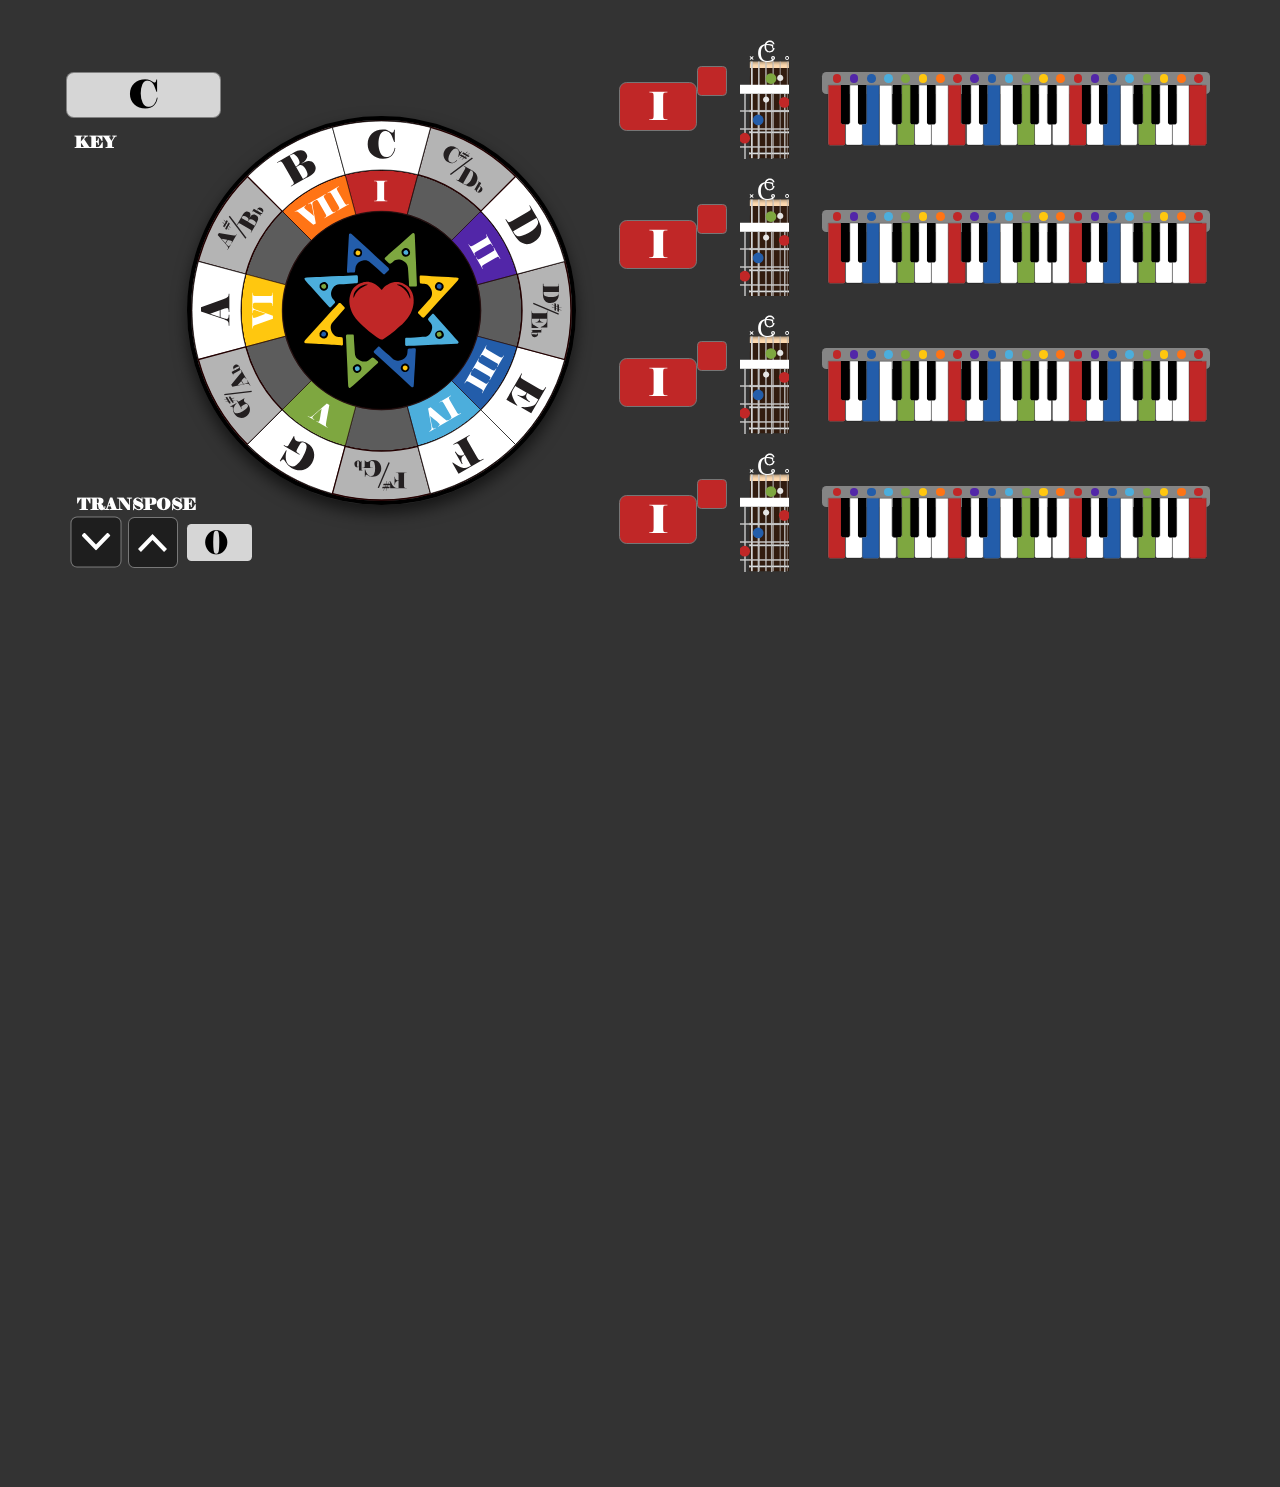
==== html5/NashvilleNotation/index.html @ 2490fcbc "push" ====
<!DOCTYPE html>
<html lang="en">

<head>
    <title>Ragamuffin Hall Nashville Notation Wheel</title>
       <!--<meta name="viewport" content="width=device-width, initial-scale=1.0">--> 
    <!-- Allow web app to be run in full-screen mode. -->
    <meta name="apple-mobile-web-app-capable" content="yes">
    <meta name="mobile-web-app-capable" content="yes">

    <!-- Make the app title different than the page title. -->
    <meta name="apple-mobile-web-app-title" content="Ragamuffin Hall Nashville Notation">

    <!-- Configure the status bar. -->
    <meta name="apple-mobile-web-app-status-bar-style" content="black-transparent">

    <!-- Set the viewport. -->
    <!--<meta name="viewport" content="width=device-width, initial-scale=1, maximum-scale=1, user-scalable=no">-->

    <script src="js/jquery-3.6.1.min.js"></script>
    <script src="js/nn.js"></script>
    <link rel="stylesheet" type="text/css" href="css/nn.css">
    <link rel="stylesheet" type="text/css" href="css/fonts.css">
    <link rel="stylesheet" type="text/css" href="css/colors.css">
</head>

<body>
    <div id="wrapper" role="main">
        <div class="circle">
            <div class="wheelBack"></div>
            <img id="numbers" class="ring" src="img/nnInner.svg" />
            <img id="keys" class="ring" src="img/nnOuter.svg" />

        </div>
        <div class="chords">
            <div id="progression">
                <div id="selectProg1" class="dialog bottom">
                    <select class="chordSelect">
                        <option>I</option>
                        <option>II</option>
                        <option>III</option>
                        <option>IV</option>
                        <option>V</option>
                        <option>VI</option>
                        <option>VII</option>
                    </select>
                    <select class="modSelect">
                        <option></option>
                        <option>m</option>
                        <option>7</option>
            
                    </select>
                    <div class="chordChart">
                    </div>
                    <div class="scales">
                        <div class="note"></div>
                    </div>
                    <div class="pianoChartBack"></div>
                    <div class="pianoChart">
                      
                    </div>
                </div>
                <div id="selectProg2" class="dialog bottom">
                    <select class="chordSelect">
                        <option>I</option>
                        <option>II</option>
                        <option>III</option>
                        <option>IV</option>
                        <option>V</option>
                        <option>VI</option>
                        <option>VII</option>
                    </select>
                    <select class="modSelect">
                        <option></option>
                        <option>m</option>
                        <option>7</option>
               
                    </select>
                    <div class="chordChart">
                    </div>
                      <div class="scales">
                    </div>
                    <div class="pianoChartBack"></div>
                    <div class="pianoChart">
                  
                    </div>
                </div>
                <div id="selectProg3" class="dialog bottom">
                    <select class="chordSelect">
                        <option>I</option>
                        <option>II</option>
                        <option>III</option>
                        <option>IV</option>
                        <option>V</option>
                        <option>VI</option>
                        <option>VII</option>
                    </select>
                    <select class="modSelect">
                       <option></option>
                        <option>m</option>
                        <option>7</option>
                 
                    </select>
                    <div class="chordChart">
                    </div>
                      <div class="scales">
                    </div>
                    <div class="pianoChartBack"></div>
                    <div class="pianoChart">
                  
                    </div>
                </div>
                <div id="selectProg4" class="dialog bottom">
                    <select class="chordSelect">
                        <option>I</option>
                        <option>II</option>
                        <option>III</option>
                        <option>IV</option>
                        <option>V</option>
                        <option>VI</option>
                        <option>VII</option>
                    </select>
                    <select class="modSelect">
                        <option></option>
                        <option>m</option>
                        <option>7</option>
                  
                    </select>
                    <div class="chordChart">
                    </div>
                      <div class="scales">
                    </div>
                    <div class="pianoChartBack"></div>
                    <div class="pianoChart">
                
                    </div>
                </div>

            </div>
        </div>
        <div id="selectKey" class="">
            <h1 class="keyTxt">KEY</h1>
            <select tabindex="1">
                <option>C</option>
                <option>C#/Db</option>
                <option>D</option>
                <option>D#/Eb</option>
                <option>E</option>
                <option>F</option>
                <option>F#/Gb</option>
                <option>G</option>
                <option>G#/Ab</option>
                <option>A</option>
                <option>A#/Bb</option>
                <option>B</option>
            </select>
            <h1 class="transposeTxt">TRANSPOSE</h1>
            <div id="trans">0</div>
            <div id="tranDown" class="tranBtn up" tabindex="0"></div>
            <div id="tranUp" class="tranBtn down" tabindex="0"></div>
        </div>


    </div>
</body>

</html>
---- html5/NashvilleNotation/css/nn.css ----
body {
    padding: 0;
    margin: 0;
    height: 100%;
    background-color: rgba(0, 0, 0, .8);
    user-select: none;
    overflow: hidden;
    margin: 0;
    padding: 0;
    text-align: center;
    font-family: 'BodyText';
    font-size: 14px;
}

#wrapper {
    position: relative;
    display: inline-block;
    text-align: center;
    height: 44em;
    width: 36em;
    font-size: 1.2em;
    top: 2em;

}

.circle {
    height: 18em;
    width: 18em;
    display: inline-block;
    float: left;
    position: relative;
}



.chords {
    float: left;
    display: inline-block;
    height: 40em;
    width: 50em;
    position: relative;
    font-size: .32em;
    top:5em;
    left:-2em;
}

.chords #progression {
    font-size: 1.3em;
    top:-6em;
    left: 0;
    width: 50em;
    height: 40em;

}

@media (orientation: portrait) {

    .circle {
        height: 24em;
        width: 36em;
        display: inline-block;
        float: left;
        position: relative;
    }

    #wrapper .chords {
        float: left;
        display: inline-block;
        height: 40em;
        width: 90em;
        position: relative;
        font-size: .34em;
        left:8em;
        top:-2em;
    }

    .chords #progression {
        top:-2em;
        font-size: 1.5em;
        width: 60em;
        left:1em;

    }

    .circle img {
        top: -3.8em;
        height: 30em;
        width: 30em;
        left: 3em;
    }

    #progression .dialog {
        width: 45em;
        height: 6em;
        font-size: 2em;
    }


    /*Transpose in MQ*/

    #selectKey #trans {
        position: absolute;
        left: 24.8em;
        /*top: .78em;*/
        top: .15em;
        font-size: 1.2em;
        text-align: center;
        height: 1.14em;
        width: 1.8em;
        border-radius: .14em;
        line-height: 1.2em;
   

    }

    #selectKey h1 {
        position: absolute;
        top: 3.3em;
        color: white;
        font-size: .5em;
        line-height: 1em;
    }

    #selectKey h1.keyTxt {
        left: 1em;
    }

    #wrapper #selectKey h1.transposeTxt {
        left: 63em;
        top: 3.4em;
        width: auto;
    }

    #selectKey .tranBtn {
        position: absolute;
        top: .1em;
        left: 34em;
        background-color: var(--ghostBlack40);
        cursor: pointer;
        height: 1.5em;
        width: 1.5em;
        border-radius: .2em;
        border: solid .05em var(--ghostWhite40);
        background-image: url(../img/arrow.svg);
        background-size: 60% auto;
        background-position: center center;
        background-repeat: no-repeat;
    }


    #selectKey .tranBtn.down {
        left: 32.4em;

    }

   #wrapper .wheelBack {
   position: absolute;
   left:7em;
   top:.2em;
   height:22em;
   width:22em; 
   background-color:var(--ghostWhite20);
   border-radius:50%;
}
   
    /*End Transpose in MQ*/
}

#branding {
    position: absolute;
    bottom: .4em;
    width: 4em;
    height: 4em;
    right: 1em;
    display: none;
}

.dialog {
    position: absolute;
    top: 0em;
    left: 0em;
    width: 31em;
    height: 6em;
    z-index: 1;
    font-size: 1.6em;
    
}
.scales {
    position:absolute;
   top:1.7em;
   left:9.44em;
   height:1em;
   width:18em;
   z-index: 0;

   border-radius:.2em;
    background-color:var(--ghostWhite40)
}
.note {
    position:absolute;
    top:0.1em;
    height:.4em;
    width:.4em;
    background-color:white;
    border-radius:50%;

}
.pianoChart, .pianoChartBack {
   position:absolute;
   top:1em;
   left:2em;
   height:6em;
   width:45em;
   z-index: 2;
}
.pianoChartBack {
   z-index: 0;
}


.pianoChart div {
    position:absolute;
    top:0.6em;
    height:3em;
    width:1em;
}

.pianoChartBack div {
    position:absolute;
    top:0.6em;
    height:3em;
    width:1em;
}
.pianoChart div svg {
    position:absolute;
    top:0.6em;
    height:3em;
    width:1em;
}
.pianoChartBack div svg {
    position:absolute;
    top:0.6em;
    height:3em;
    width:1em;
}

.pianoChart img {
    height:5em;
    width:auto;
}
.pianoChartBack img {
    height:5em;
    width:auto;
}

#selectKey {
    position: absolute;
    right: 0;
    left: 0;
    height: 4em;
    width: 100%
}

#selectKey select {
    position: absolute;
    top: .18em;
    left: 0.2em;
    height: 1.2em;
    width: 4em;
    appearance: none;
    -webkit-appearance: none;
    font-family: 'BodyText';
    border-radius: .2em;
    padding: 0;
    margin: 0;
    font-size: 1.2em;
    line-height: 1.1em;
    background-color: white;
    color: black;
    background-color: var(--ghostWhite80);
    border: solid .05em var(--ghostBlack40);
    cursor: pointer;
}

#selectKey option {
    -webkit-appearance: none;
    appearance: none;
    text-align: center;
    padding: 0;
    margin: 0;
    font-size: .6em;
}

#trans {
    position: absolute;
    left: 4em;
    /*top: .78em;*/
    top: 14.2em;
    font-size: 1em;
    text-align: center;
    height: 1.14em;
    width: 1.8em;
    border-radius: .14em;
    line-height: 1.2em;
    color: black;
    background-color: var(--ghostWhite80);
    padding-right:.2em;

}

#selectKey h1 {
    position: absolute;
    top: 3.6em;
    color: white;
    font-size: .5em;
    line-height: 1em;
}

#selectKey h1.keyTxt {
    left: 1em;

}

#selectKey h1.transposeTxt {
    left: 1.2em;
    top: 26em;
    width: auto;
}

.tranBtn {
    position: absolute;
    top: 14em;
    left: 2.16em;
    background-color: var(--ghostBlack40);

    cursor: pointer;
    height: 1.5em;
    width: 1.5em;
    border-radius: .2em;
    border: solid .05em var(--ghostWhite40);
    background-image: url(../img/arrow.svg);
    background-size: 60% auto;
    background-position: center center;
    background-repeat: no-repeat;
}

.tranBtn:hover {
    border: solid .05em var(--ghostWhite80);
}


.tranBtn.down {
    left:0.4em;
    transform: rotate(180deg);
}

.ring {
    position: absolute;
    top: -.4em;
    left: 2em;
    right: 0;
    transition: .5s all ease;
    display: inline-block;
    
    border-radius:50%;
}
.wheelBack {
   position: absolute;
   left:3.98em;
   top:1.58em;
   height:11.8em;
   width:11.8em; 
   background-color:var(--ghostWhite20);
   border-radius:50%;
   border:solid .14em black;
   box-shadow: 0 .25em .5em rgba(0,0,0,.6);
}
#numbers {
    position: absolute;
    background-size: 30% 30%;
    background-position: center center;
    background-repeat: no-repeat;
}

#progression {
    display: inline-block;
    position: absolute;
    float: left;
    height: 11.4em;
    width: 30.6em;
}

#progression select {
    position: absolute;
    left: 0;
    top: 1.2em;
    -webkit-appearance: none;
    appearance: none;
    text-align: center;
    font-family: 'BodyText';
    border-radius: .2em;
    font-size: 1.8em;
    background-color: black;
    color: white;
    width: 2em;
    cursor: pointer;
    z-index: 10;
}

#progression option {
    font-size: .6em;

}

#progression select.modSelect {
    font-size: 1em;
    position: absolute;
    left: 3.6em;
    top: 1.4em;
    padding: 0em;
    height: 1.4em;
    width: 1.4em;
}

#selectProg1 {
    left: 0;
}

#selectProg2 {
    left: 0em;
    top: 6.4em;
}

#selectProg3 {
    left: 0em;
    top: 12.8em;
}

#selectProg4 {
    left: 0em;
    top: 19.2em;
}

#progression .chordChart {
    position: absolute;
    top: 0em;
    left: 5.4em;
    height: 3em;
    width: 2.3em;
    border-radius: .4em;
    padding: .2em;
}
---- html5/NashvilleNotation/css/fonts.css ----
@charset "UTF-8";
@font-face {
	font-family:'BodyText';
	src:url('../fonts/ELEPHNT.otf')
}
---- html5/NashvilleNotation/css/colors.css ----
body {
/*Universal Colors*/
    --textBlack:#333333;
    --textWhite:#ffffff;  
    --ghostWhite20: rgba(255,255,255,.2);
    --ghostWhite40: rgba(255,255,255,.4);
    --ghostWhite60: rgba(255,255,255,.6);
    --ghostWhite80: rgba(255,255,255,.8);
    --ghostBlack20: rgba(0,0,0,.2);
    --ghostBlack40: rgba(0,0,0,.4);
    --ghostBlack60: rgba(0,0,0,.6);
    --ghostBlack80: rgba(0,0,0,.8);
}
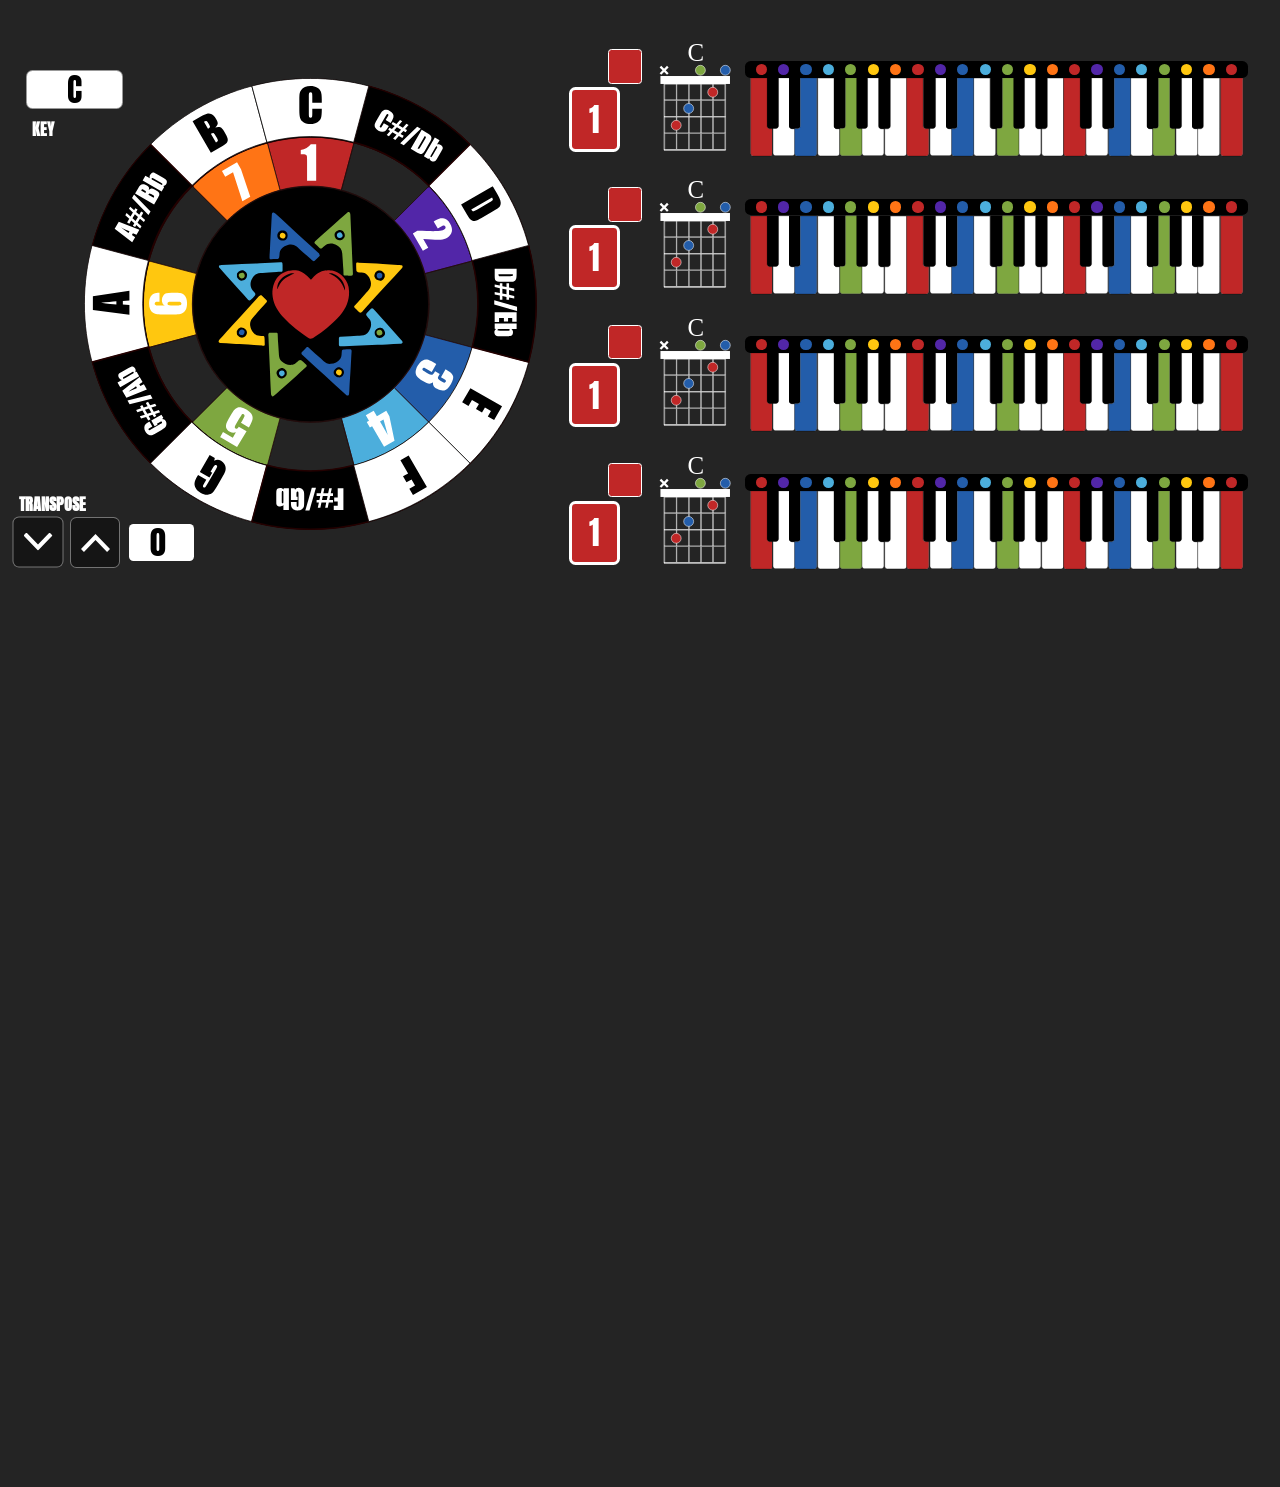
==== commit 16e4cd60: "update" ====
--- a/html5/NashvilleNotation/index.html
+++ b/html5/NashvilleNotation/index.html
@@ -16,7 +16,14 @@
 
     <!-- Set the viewport. -->
     <!--<meta name="viewport" content="width=device-width, initial-scale=1, maximum-scale=1, user-scalable=no">-->
-
+<link rel="apple-touch-icon" href="img/icon.png">
+<link rel="apple-touch-icon" sizes="76x76" href="img/icon-76x76.png">
+<link rel="apple-touch-icon" sizes="120x120" href="img/icon-120x120.png">
+<link rel="apple-touch-icon" sizes="152x152" href="img/icon-152x152.png">
+<link rel="apple-touch-icon" sizes="180x180" href="img/icon-180x180.png">
+<link rel="apple-touch-startup-image" href="img/launch_portrait.png" media="(device-width: 320px) and (device-height: 568px) and (-webkit-device-pixel-ratio: 2) and (orientation: portrait)">
+<link rel="apple-touch-startup-image" href="img/launch.png" media="(device-width: 320px) and (device-height: 568px) and (-webkit-device-pixel-ratio: 2) and (orientation: landscape)">
+<!-- Add more sizes and media queries for other devices and orientations -->
     <script src="js/jquery-3.6.1.min.js"></script>
     <script src="js/nn.js"></script>
     <link rel="stylesheet" type="text/css" href="css/nn.css">
@@ -36,13 +43,13 @@
             <div id="progression">
                 <div id="selectProg1" class="dialog bottom">
                     <select class="chordSelect">
-                        <option>I</option>
-                        <option>II</option>
-                        <option>III</option>
-                        <option>IV</option>
-                        <option>V</option>
-                        <option>VI</option>
-                        <option>VII</option>
+                        <option>1</option>
+                        <option>2</option>
+                        <option>3</option>
+                        <option>4</option>
+                        <option>5</option>
+                        <option>6</option>
+                        <option>7</option>
                     </select>
                     <select class="modSelect">
                         <option></option>
@@ -62,13 +69,13 @@
                 </div>
                 <div id="selectProg2" class="dialog bottom">
                     <select class="chordSelect">
-                        <option>I</option>
-                        <option>II</option>
-                        <option>III</option>
-                        <option>IV</option>
-                        <option>V</option>
-                        <option>VI</option>
-                        <option>VII</option>
+                        <option>1</option>
+                        <option>2</option>
+                        <option>3</option>
+                        <option>4</option>
+                        <option>5</option>
+                        <option>6</option>
+                        <option>7</option>
                     </select>
                     <select class="modSelect">
                         <option></option>
@@ -87,13 +94,13 @@
                 </div>
                 <div id="selectProg3" class="dialog bottom">
                     <select class="chordSelect">
-                        <option>I</option>
-                        <option>II</option>
-                        <option>III</option>
-                        <option>IV</option>
-                        <option>V</option>
-                        <option>VI</option>
-                        <option>VII</option>
+                        <option>1</option>
+                        <option>2</option>
+                        <option>3</option>
+                        <option>4</option>
+                        <option>5</option>
+                        <option>6</option>
+                        <option>7</option>
                     </select>
                     <select class="modSelect">
                        <option></option>
@@ -112,13 +119,13 @@
                 </div>
                 <div id="selectProg4" class="dialog bottom">
                     <select class="chordSelect">
-                        <option>I</option>
-                        <option>II</option>
-                        <option>III</option>
-                        <option>IV</option>
-                        <option>V</option>
-                        <option>VI</option>
-                        <option>VII</option>
+                        <option>1</option>
+                        <option>2</option>
+                        <option>3</option>
+                        <option>4</option>
+                        <option>5</option>
+                        <option>6</option>
+                        <option>7</option>
                     </select>
                     <select class="modSelect">
                         <option></option>
--- a/html5/NashvilleNotation/css/nn.css
+++ b/html5/NashvilleNotation/css/nn.css
@@ -2,7 +2,7 @@
     padding: 0;
     margin: 0;
     height: 100%;
-    background-color: rgba(0, 0, 0, .8);
+    background-color: rgba(0, 0, 0, .86);
     user-select: none;
     overflow: hidden;
     margin: 0;
@@ -17,12 +17,15 @@
     display: inline-block;
     text-align: center;
     height: 44em;
-    width: 36em;
+    width: 40em;
     font-size: 1.2em;
     top: 2em;
-
-}
-
+}
+select:focus {
+    appearance: none;
+    border:none;
+
+}
 .circle {
     height: 18em;
     width: 18em;
@@ -31,6 +34,11 @@
     position: relative;
 }
 
+.circle img {
+    height: 14em;
+    width: 14em;
+
+}
 
 
 .chords {
@@ -40,14 +48,14 @@
     width: 50em;
     position: relative;
     font-size: .32em;
-    top:5em;
-    left:-2em;
+    top: 5em;
+    left: -8em;
 }
 
 .chords #progression {
     font-size: 1.3em;
-    top:-6em;
-    left: 0;
+    top: -6em;
+    left: 1.8em;
     width: 50em;
     height: 40em;
 
@@ -56,10 +64,11 @@
 @media (orientation: portrait) {
 
     .circle {
-        height: 24em;
+        height: 20em;
         width: 36em;
         display: inline-block;
         float: left;
+        left: 2em;
         position: relative;
     }
 
@@ -70,23 +79,23 @@
         width: 90em;
         position: relative;
         font-size: .34em;
-        left:8em;
-        top:-2em;
+        left: 0em;
+        top: -2em;
     }
 
     .chords #progression {
-        top:-2em;
+        top: 1em;
         font-size: 1.5em;
         width: 60em;
-        left:1em;
+
 
     }
 
     .circle img {
-        top: -3.8em;
-        height: 30em;
-        width: 30em;
-        left: 3em;
+        top: 0em;
+        height: 20em;
+        width: 20em;
+        left: 8em;
     }
 
     #progression .dialog {
@@ -100,7 +109,7 @@
 
     #selectKey #trans {
         position: absolute;
-        left: 24.8em;
+        left: 26.8em;
         /*top: .78em;*/
         top: .15em;
         font-size: 1.2em;
@@ -109,8 +118,6 @@
         width: 1.8em;
         border-radius: .14em;
         line-height: 1.2em;
-   
-
     }
 
     #selectKey h1 {
@@ -119,14 +126,21 @@
         color: white;
         font-size: .5em;
         line-height: 1em;
-    }
-
-    #selectKey h1.keyTxt {
-        left: 1em;
-    }
+        left: 2em;
+    }
+
+    #wrapper #selectKey h1.keyTxt {
+        
+    }
+
+    #wrapper #selectKey select {
+        /* left: 1em;*/
+ 
+    }
+    
 
     #wrapper #selectKey h1.transposeTxt {
-        left: 63em;
+        left: 67.6em;
         top: 3.4em;
         width: auto;
     }
@@ -134,7 +148,7 @@
     #selectKey .tranBtn {
         position: absolute;
         top: .1em;
-        left: 34em;
+        left: 36em;
         background-color: var(--ghostBlack40);
         cursor: pointer;
         height: 1.5em;
@@ -149,20 +163,21 @@
 
 
     #selectKey .tranBtn.down {
-        left: 32.4em;
-
-    }
-
-   #wrapper .wheelBack {
-   position: absolute;
-   left:7em;
-   top:.2em;
-   height:22em;
-   width:22em; 
-   background-color:var(--ghostWhite20);
-   border-radius:50%;
-}
-   
+        left: 34.4em;
+
+    }
+
+    #wrapper .wheelBack {
+        display: none;
+        position: absolute;
+        left: 7em;
+        top: .2em;
+        height: 22em;
+        width: 22em;
+        background-color: var(--ghostWhite20);
+        border-radius: 50%;
+    }
+
     /*End Transpose in MQ*/
 }
 
@@ -180,77 +195,87 @@
     top: 0em;
     left: 0em;
     width: 31em;
-    height: 6em;
+    height: em;
     z-index: 1;
     font-size: 1.6em;
-    
-}
+
+}
+
 .scales {
-    position:absolute;
-   top:1.7em;
-   left:9.44em;
-   height:1em;
-   width:18em;
-   z-index: 0;
-
-   border-radius:.2em;
-    background-color:var(--ghostWhite40)
-}
+    position: absolute;
+    top: .9em;
+    left: 7.9em;
+    height: .6em;
+    width: 18em;
+    z-index: 10;
+    font-size: 1.3em;
+    border-radius: .2em;
+    background-color: var(--ghostWhite40);
+    background-color: black;
+}
+
 .note {
-    position:absolute;
-    top:0.1em;
-    height:.4em;
-    width:.4em;
-    background-color:white;
-    border-radius:50%;
-
-}
-.pianoChart, .pianoChartBack {
-   position:absolute;
-   top:1em;
-   left:2em;
-   height:6em;
-   width:45em;
-   z-index: 2;
-}
+    position: absolute;
+    top: 0.1em;
+    height: .4em;
+    width: .4em;
+    background-color: white;
+    border-radius: 50%;
+
+}
+
+.pianoChart,
 .pianoChartBack {
-   z-index: 0;
+    position: absolute;
+    top: .2em;
+    left: .4em;
+    height: 6em;
+    width: 45em;
+    z-index: 2;
+    font-size: 1.3em
+}
+
+.pianoChartBack {
+    z-index: 0;
 }
 
 
 .pianoChart div {
-    position:absolute;
-    top:0.6em;
-    height:3em;
-    width:1em;
+    position: absolute;
+    top: 0.6em;
+    height: 3em;
+    width: 1em;
 }
 
 .pianoChartBack div {
-    position:absolute;
-    top:0.6em;
-    height:3em;
-    width:1em;
-}
+    position: absolute;
+    top: 0.6em;
+    height: 3em;
+    width: 1em;
+}
+
 .pianoChart div svg {
-    position:absolute;
-    top:0.6em;
-    height:3em;
-    width:1em;
-}
+    position: absolute;
+    top: 0.6em;
+    height: 3em;
+    width: 1em;
+}
+
 .pianoChartBack div svg {
-    position:absolute;
-    top:0.6em;
-    height:3em;
-    width:1em;
+    position: absolute;
+    top: 0.6em;
+    height: 3em;
+    width: 1em;
 }
 
 .pianoChart img {
-    height:5em;
-    width:auto;
-}
+    height: 5em;
+    width: auto;
+}
+
 .pianoChartBack img {
-    height:5em;
-    width:auto;
+    height: 5em;
+    width: auto;
 }
 
 #selectKey {
@@ -264,21 +289,21 @@
 #selectKey select {
     position: absolute;
     top: .18em;
-    left: 0.2em;
+    left: .8em;
     height: 1.2em;
-    width: 4em;
+    width: 3em;
     appearance: none;
     -webkit-appearance: none;
     font-family: 'BodyText';
     border-radius: .2em;
     padding: 0;
     margin: 0;
-    font-size: 1.2em;
+    font-size: 1em;
     line-height: 1.1em;
     background-color: white;
     color: black;
-    background-color: var(--ghostWhite80);
-    border: solid .05em var(--ghostBlack40);
+    background-color: white;
+    border: solid .01em var(--ghostBlack40);
     cursor: pointer;
 }
 
@@ -303,8 +328,8 @@
     border-radius: .14em;
     line-height: 1.2em;
     color: black;
-    background-color: var(--ghostWhite80);
-    padding-right:.2em;
+    background-color: white;
+    padding-right: .2em;
 
 }
 
@@ -317,7 +342,8 @@
 }
 
 #selectKey h1.keyTxt {
-    left: 1em;
+    left: 2em;
+    top:2.8em;
 
 }
 
@@ -348,63 +374,73 @@
     border: solid .05em var(--ghostWhite80);
 }
 
-
 .tranBtn.down {
-    left:0.4em;
+    left: 0.4em;
     transform: rotate(180deg);
 }
 
 .ring {
     position: absolute;
-    top: -.4em;
-    left: 2em;
+    top: .4em;
+    left: 2.6em;
     right: 0;
     transition: .5s all ease;
     display: inline-block;
-    
-    border-radius:50%;
-}
+    border-radius: 50%;
+}
+
+.ring img {
+    display: none;
+}
+
 .wheelBack {
-   position: absolute;
-   left:3.98em;
-   top:1.58em;
-   height:11.8em;
-   width:11.8em; 
-   background-color:var(--ghostWhite20);
-   border-radius:50%;
-   border:solid .14em black;
-   box-shadow: 0 .25em .5em rgba(0,0,0,.6);
-}
+    display: none;
+    position: absolute;
+    left: 3.98em;
+    top: 1.58em;
+    height: 11.8em;
+    width: 11.8em;
+    background-color: var(--ghostWhite20);
+    border-radius: 50%;
+    border: solid .14em black;
+    box-shadow: 0 .25em .5em rgba(0, 0, 0, .6);
+}
+
 #numbers {
     position: absolute;
-    background-size: 30% 30%;
+    background-size: 40% 40%;
     background-position: center center;
     background-repeat: no-repeat;
+
 }
 
 #progression {
-    display: inline-block;
-    position: absolute;
-    float: left;
+    display: block;
+    position: absolute;
+
     height: 11.4em;
     width: 30.6em;
+    left: 0em;
 }
 
 #progression select {
     position: absolute;
-    left: 0;
-    top: 1.2em;
+    left: 1.4em;
+    top: 1.6em;
     -webkit-appearance: none;
     appearance: none;
     text-align: center;
     font-family: 'BodyText';
     border-radius: .2em;
-    font-size: 1.8em;
-    background-color: black;
+    font-size: 1.5em;
+    background-color: none;
     color: white;
-    width: 2em;
+    width: 1.6em;
+    height: 2em;
     cursor: pointer;
     z-index: 10;
+    border: solid .1em white;
+    padding:0em;
 }
 
 #progression option {
@@ -412,14 +448,23 @@
 
 }
 
+#progression select option {
+    background-color: white;
+    color: black;
+
+}
+
 #progression select.modSelect {
-    font-size: 1em;
-    position: absolute;
-    left: 3.6em;
-    top: 1.4em;
-    padding: 0em;
-    height: 1.4em;
-    width: 1.4em;
+    font-size: .8em;
+    position: absolute;
+    left: 4.9em;
+    top: .8em;
+    padding: 0.1em;
+    color: white;
+    width:2em;
+    height:2em;
+    text-align: center;
+
 }
 
 #selectProg1 {
@@ -443,10 +488,10 @@
 
 #progression .chordChart {
     position: absolute;
-    top: 0em;
-    left: 5.4em;
-    height: 3em;
-    width: 2.3em;
+    top: -.48em;
+    left: 5.8em;
+    height: 5.8em;
+    width: 3.9em;
     border-radius: .4em;
     padding: .2em;
 }
--- a/html5/NashvilleNotation/css/fonts.css
+++ b/html5/NashvilleNotation/css/fonts.css
@@ -1,5 +1,5 @@
 @charset "UTF-8";
 @font-face {
 	font-family:'BodyText';
-	src:url('../fonts/ELEPHNT.otf')
+	src:url('../fonts/Anton-Regular.ttf')
 }
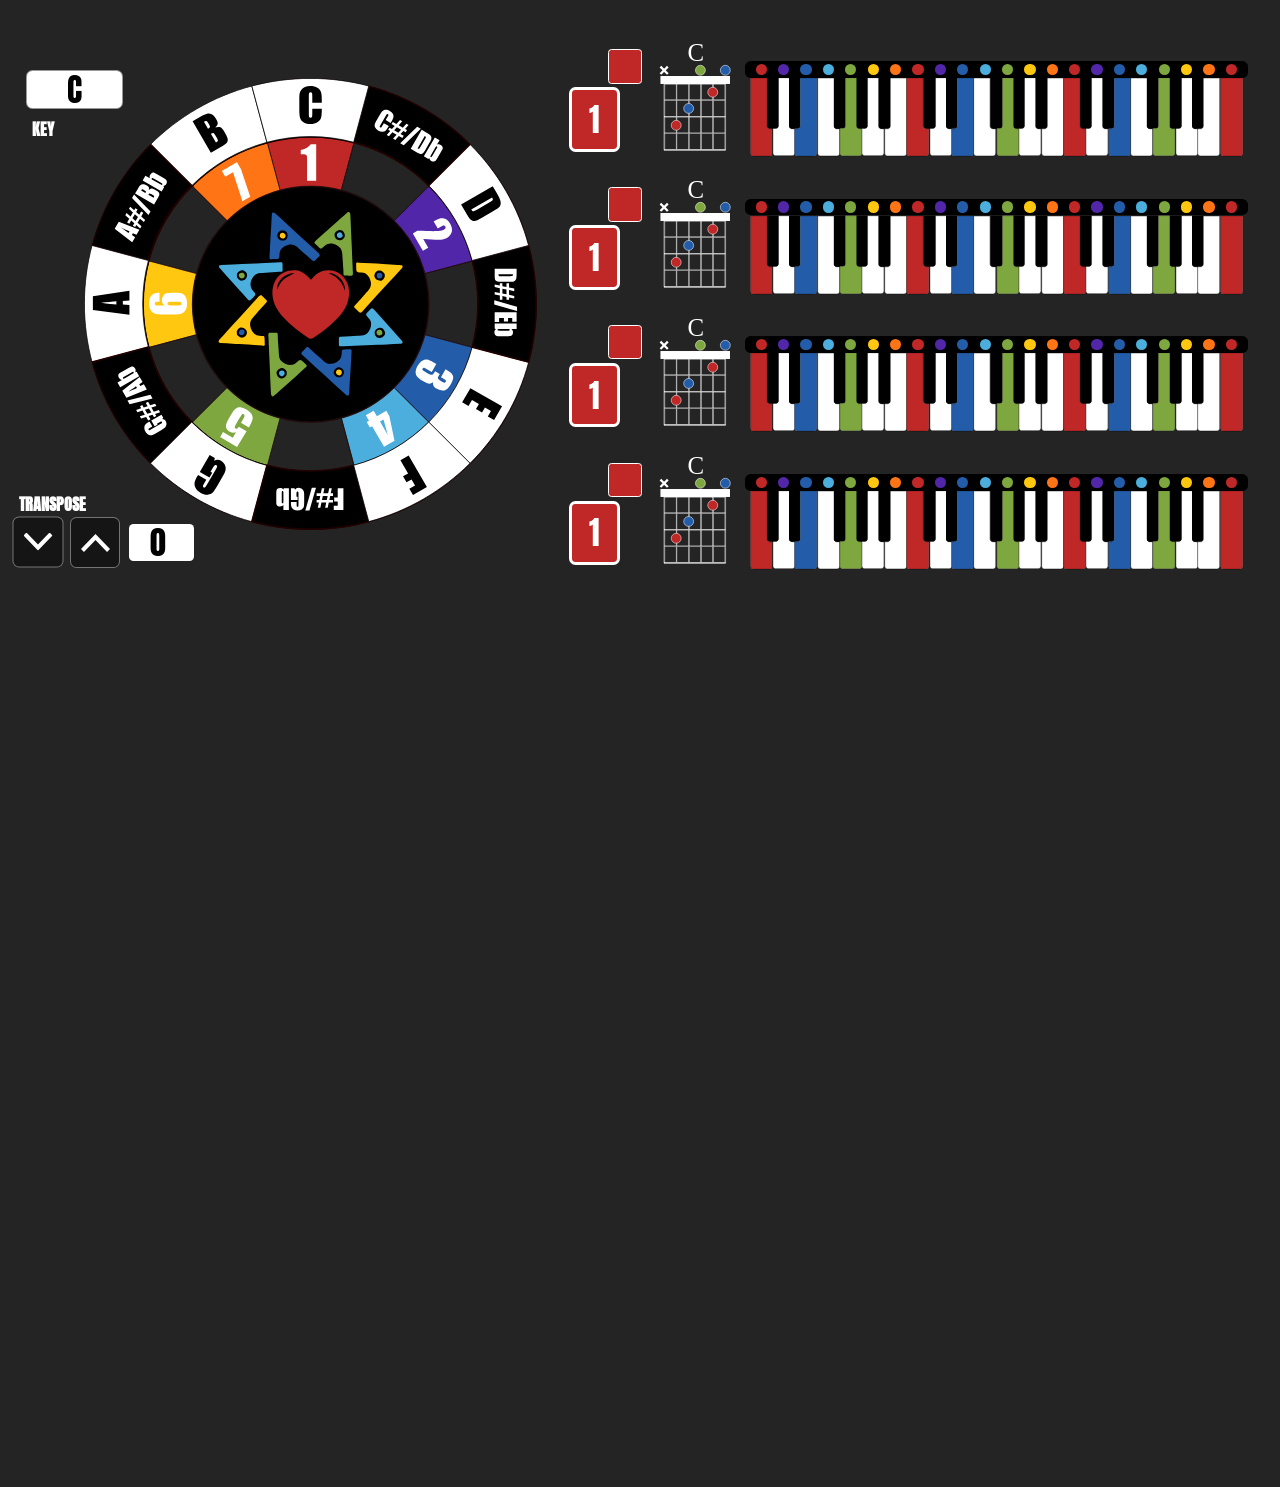
==== commit 8b53cd29: "updates" ====
--- a/html5/NashvilleNotation/index.html
+++ b/html5/NashvilleNotation/index.html
@@ -3,7 +3,10 @@
 
 <head>
     <title>Ragamuffin Hall Nashville Notation Wheel</title>
-       <!--<meta name="viewport" content="width=device-width, initial-scale=1.0">--> 
+    <!--<link rel="icon" href="favicon.ico" type="image/x-icon">-->
+            <!-- Or for a PNG: -->
+      <link rel="icon" href="img/icon.png" type="image/png"> 
+    <!--<meta name="viewport" content="width=device-width, initial-scale=1.0">-->
     <!-- Allow web app to be run in full-screen mode. -->
     <meta name="apple-mobile-web-app-capable" content="yes">
     <meta name="mobile-web-app-capable" content="yes">
@@ -16,14 +19,26 @@
 
     <!-- Set the viewport. -->
     <!--<meta name="viewport" content="width=device-width, initial-scale=1, maximum-scale=1, user-scalable=no">-->
-<link rel="apple-touch-icon" href="img/icon.png">
-<link rel="apple-touch-icon" sizes="76x76" href="img/icon-76x76.png">
-<link rel="apple-touch-icon" sizes="120x120" href="img/icon-120x120.png">
-<link rel="apple-touch-icon" sizes="152x152" href="img/icon-152x152.png">
-<link rel="apple-touch-icon" sizes="180x180" href="img/icon-180x180.png">
-<link rel="apple-touch-startup-image" href="img/launch_portrait.png" media="(device-width: 320px) and (device-height: 568px) and (-webkit-device-pixel-ratio: 2) and (orientation: portrait)">
-<link rel="apple-touch-startup-image" href="img/launch.png" media="(device-width: 320px) and (device-height: 568px) and (-webkit-device-pixel-ratio: 2) and (orientation: landscape)">
-<!-- Add more sizes and media queries for other devices and orientations -->
+    <!-- Set OGP stuff -->
+    <!-- Open Graph Protocol (OGP) Meta Tags for Link Previews -->
+    <meta property="og:title" content="Ragamuffin Nashville Notation Tool">
+    <meta property="og:description" content="Nashville Notation Visualizer.">
+    <meta property="og:image" content="img/launch.png">
+    <meta property="og:url" content="https://www.tribeofabraham.com">
+    <meta property="og:type" content="website"> <!-- Or "article", "blog", etc. -->
+
+    <!-- Set iOS stuff -->
+    <link rel="apple-touch-icon" href="img/icon.png">
+    <link rel="apple-touch-icon" sizes="76x76" href="img/icon-76x76.png">
+    <link rel="apple-touch-icon" sizes="120x120" href="img/icon-120x120.png">
+    <link rel="apple-touch-icon" sizes="152x152" href="img/icon-152x152.png">
+    <link rel="apple-touch-icon" sizes="180x180" href="img/icon-180x180.png">
+    <link rel="apple-touch-startup-image" href="img/launch_portrait.png"
+        media="(device-width: 320px) and (device-height: 568px) and (-webkit-device-pixel-ratio: 2) and (orientation: portrait)">
+    <link rel="apple-touch-startup-image" href="img/launch.png"
+        media="(device-width: 320px) and (device-height: 568px) and (-webkit-device-pixel-ratio: 2) and (orientation: landscape)">
+    <!-- Add more sizes and media queries for other devices and orientations -->
+
     <script src="js/jquery-3.6.1.min.js"></script>
     <script src="js/nn.js"></script>
     <link rel="stylesheet" type="text/css" href="css/nn.css">
@@ -55,7 +70,7 @@
                         <option></option>
                         <option>m</option>
                         <option>7</option>
-            
+
                     </select>
                     <div class="chordChart">
                     </div>
@@ -64,7 +79,7 @@
                     </div>
                     <div class="pianoChartBack"></div>
                     <div class="pianoChart">
-                      
+
                     </div>
                 </div>
                 <div id="selectProg2" class="dialog bottom">
@@ -81,15 +96,15 @@
                         <option></option>
                         <option>m</option>
                         <option>7</option>
-               
+
                     </select>
                     <div class="chordChart">
                     </div>
-                      <div class="scales">
+                    <div class="scales">
                     </div>
                     <div class="pianoChartBack"></div>
                     <div class="pianoChart">
-                  
+
                     </div>
                 </div>
                 <div id="selectProg3" class="dialog bottom">
@@ -103,18 +118,18 @@
                         <option>7</option>
                     </select>
                     <select class="modSelect">
-                       <option></option>
+                        <option></option>
                         <option>m</option>
                         <option>7</option>
-                 
+
                     </select>
                     <div class="chordChart">
                     </div>
-                      <div class="scales">
+                    <div class="scales">
                     </div>
                     <div class="pianoChartBack"></div>
                     <div class="pianoChart">
-                  
+
                     </div>
                 </div>
                 <div id="selectProg4" class="dialog bottom">
@@ -131,15 +146,15 @@
                         <option></option>
                         <option>m</option>
                         <option>7</option>
-                  
+
                     </select>
                     <div class="chordChart">
                     </div>
-                      <div class="scales">
+                    <div class="scales">
                     </div>
                     <div class="pianoChartBack"></div>
                     <div class="pianoChart">
-                
+
                     </div>
                 </div>
 
